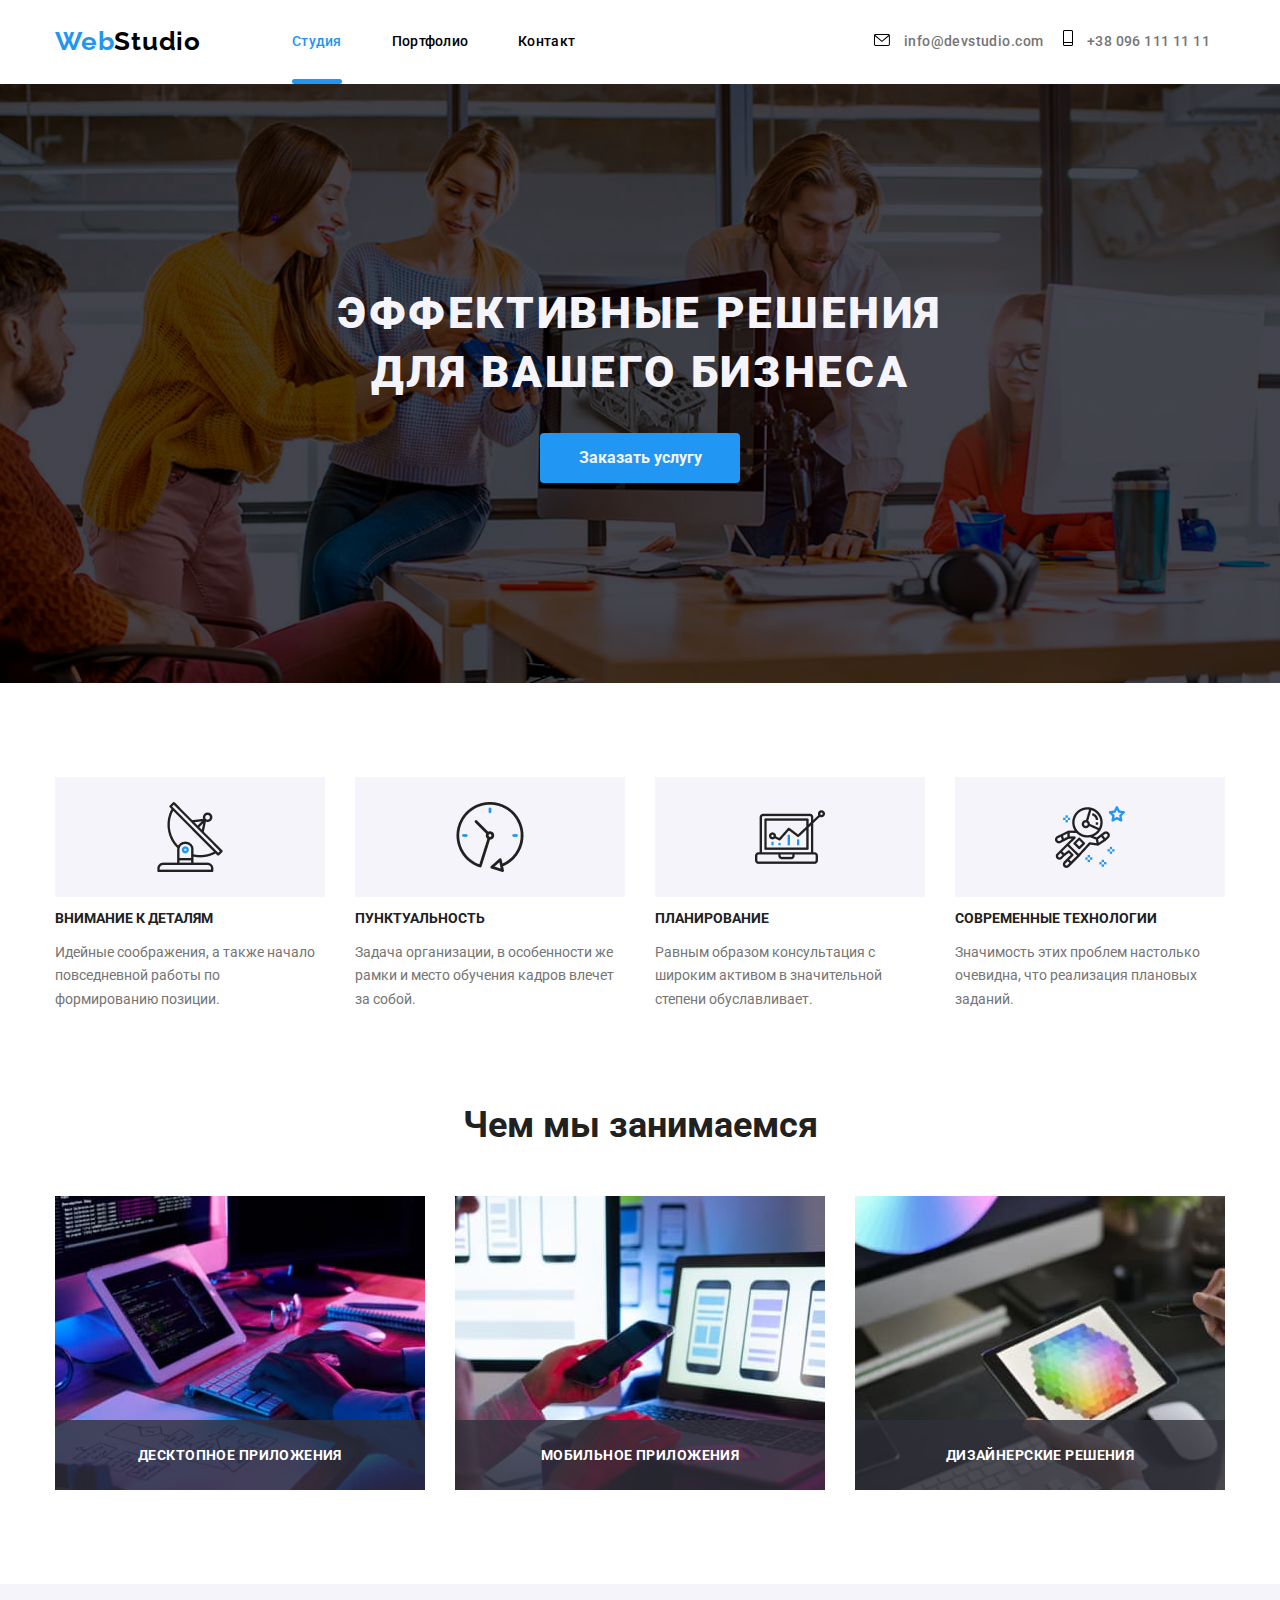
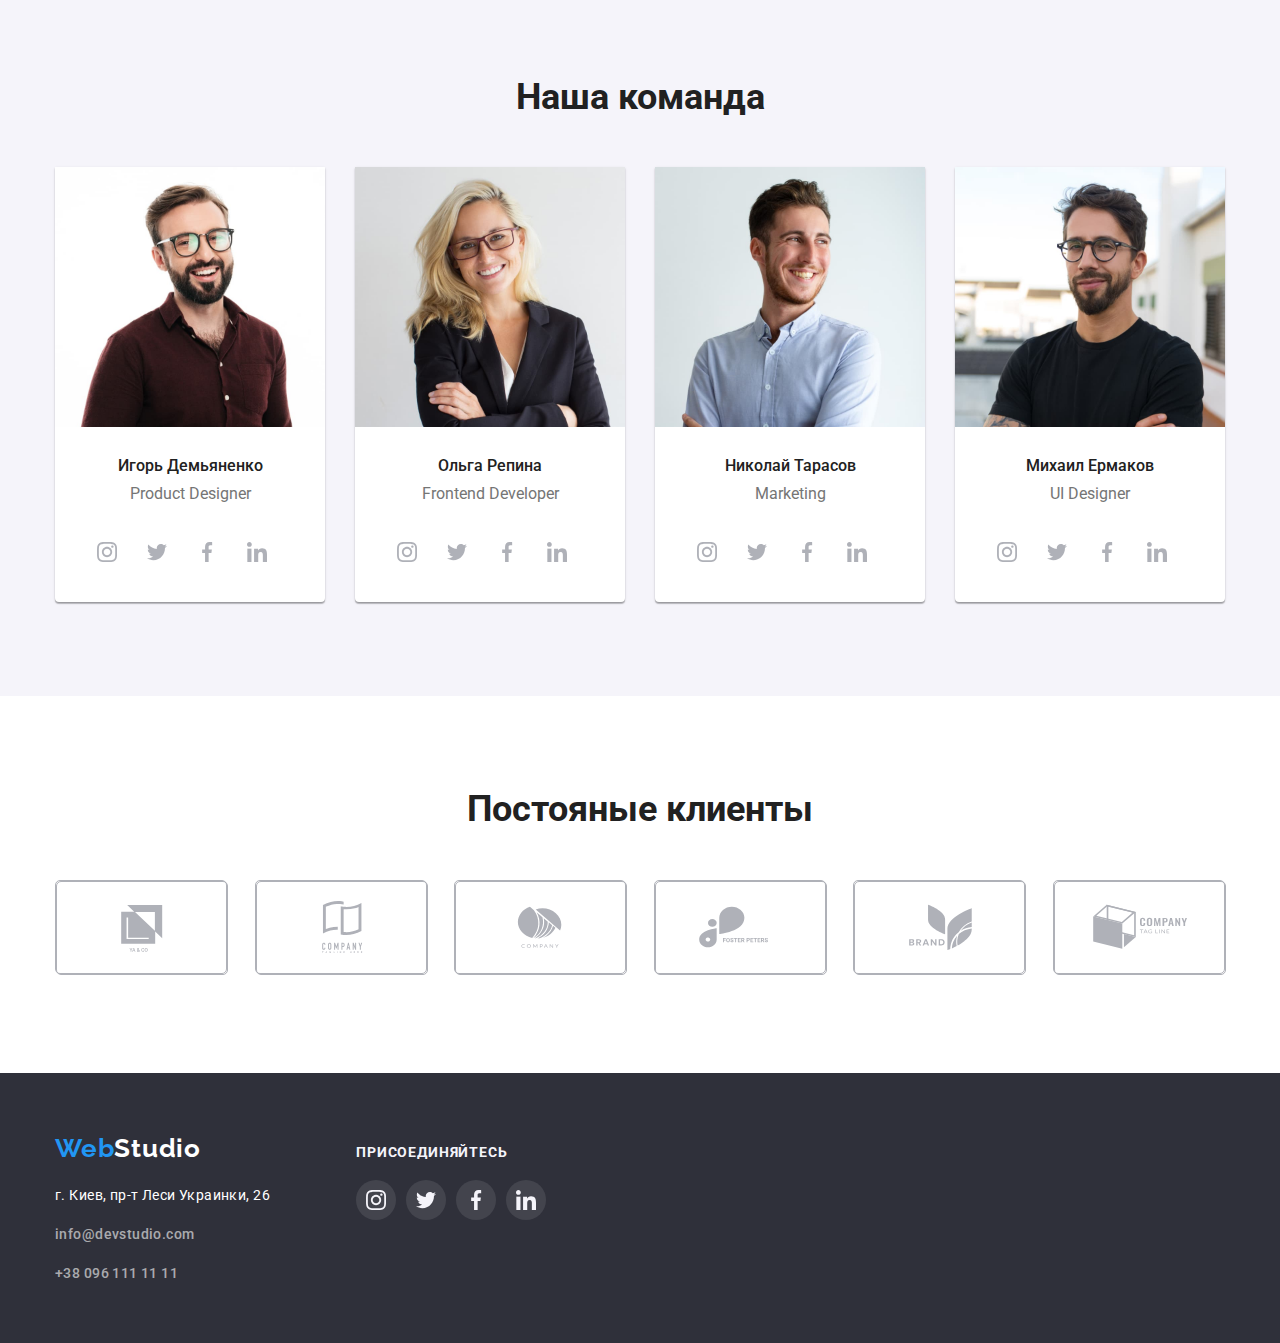
==== index.html @ 8bd6c065 "new" ====
<!DOCTYPE html>
<html lang="ru">
  <head>
    <meta charset="UTF-8" />
    <meta http-equiv="X-UA-Compatible" content="IE=edge" />
    <meta name="viewport" content="width=device-width, initial-scale=1.0" />
    <title>Document</title>
    <link rel="stylesheet" href="./css/style.css" />
    <link rel="preconnect" href="https://fonts.gstatic.com" />
    <link
      href="https://fonts.googleapis.com/css2?family=Raleway:wght@700&family=Roboto:wght@400;500;700;900&display=swap"
      rel="stylesheet"
    />
  </head>
  <body>
    <header>
      <div class="backdrop is-hidden" data-modal>
        <div class="modal">
          <button class="buttom-modal" data-modal-close>X</button>
        </div>
      </div>
      <nav class="container flex-header">
        <a href="#" class="logo logo-color">
          <span>Web</span>Studio
        </a>
        <ul class="link-nav flex-header">
          <li class="item item-li">
            <a href="#" class="link-current">Студия</a>
          </li>
          <li class="item"><a href="./portfolio.html">Портфолио</a></li>
          <li class="item"><a href="#">Контакт</a></li>
        </ul>

        <ul class="ul-header container flex-header">
          <li class="head-mail">
            <div class="mail-tel icon-nav">
              <a href="mailto:info@devstudio.com" class="mail-tel">
                <svg width="16" height="12" class="icon-nav">
                  <use href="./sprite/symbol-defs.svg#icon-envelope"></use>
                </svg>

                info@devstudio.com
              </a>
            </div>
          </li>
          <li class="head-mail">
            <div class="mail-tel icon-nav">
              <a href="tel:+380961111111" class="mail-tel">
                <svg width="10" height="16" class="icon-nav">
                  <use href="./sprite/symbol-defs.svg#icon-smartphone"></use>
                </svg>

                +38 096 111 11 11
              </a>
            </div>
          </li>
        </ul>
      </nav>
    </header>
    <main>
      <section class="hero">
        <h1 class="h1-herro">Эффективные решения для вашего бизнеса</h1>

        <button type="button" class="buttom" data-modal-open>
          Заказать услугу
        </button>
      </section>

      <section class="section-number">
        <ul class="container flex-ul-section3">
          <li class="li-section2">
            <h3 class="h3-section2">Внимание к деталям</h3>
            <p class="p-section2">
              Идейные соображения, а также начало повседневной работы по
              формированию позиции.
            </p>
          </li>
          <li class="li-section2">
            <h3 class="h3-section2">Пунктуальность</h3>
            <p class="p-section2">
              Задача организации, в особенности же рамки и место обучения кадров
              влечет за собой.
            </p>
          </li>
          <li class="li-section2">
            <h3 class="h3-section2">Планирование</h3>
            <p class="p-section2">
              Равным образом консультация с широким активом в значительной
              степени обуславливает.
            </p>
          </li>
          <li class="li-section2">
            <h3 class="h3-section2">Современные технологии</h3>
            <p class="p-section2">
              Значимость этих проблем настолько очевидна, что реализация
              плановых заданий.
            </p>
          </li>
        </ul>
      </section>
      <section class="section-number section-test">
        <div class="container">
          <h2 class="h2-section3">Чем мы занимаемся</h2>
          <ul class="flex-ul-section4">
            <li class="flex-li-section4">
              <img
                src="images/box1.jpg"
                alt="человек печатает на клавиатуре"
                width="370"
                height="294"
                class="img"
              />
              <div class="name-proff">
                <p class="name-ga">ДЕСКТОПНОЕ ПРИЛОЖЕНИЯ</p>
              </div>
            </li>
            <li class="flex-li-section4">
              <img
                src="images/img.jpg"
                alt="человек смотрит на телефон"
                width="370"
                height="294"
              />
              <div class="name-proff">
                <p class="name-ga">МОБИЛЬНОЕ ПРИЛОЖЕНИЯ</p>
              </div>
            </li>
            <li class="flex-li-section4">
              <img
                src="images/box3.jpg"
                alt="человек работает на планшете"
                width="370"
                height="294"
              />
              <div class="name-proff">
                <p class="name-ga">ДИЗАЙНЕРСКИЕ РЕШЕНИЯ</p>
              </div>
            </li>
          </ul>
        </div>
      </section>
      <section class="section4 section-number">
        <div class="container">
          <h2 class="h2-section4">Наша команда</h2>
          <ul class="flex-ul-section4">
            <li class="flex-li-section4 name">
              <img
                src="images/img4.jpg"
                alt="человек в красной рубашке и очках"
                width="270"
              />
              <div class="people">
                <h3 class="name-people">Игорь Демьяненко</h3>
                <p class="name-work">Product Designer</p>
              </div>
              <ul class="icon-svg-ul">
                <li class="icon-a">
                  <a href="" class="icon-li">
                    <svg class="svg-icon-net">
                      <use href="./sprite/symbol.svg#icon-instagram"></use>
                    </svg>
                  </a>
                </li>

                <li class="icon-a">
                  <a href="" class="icon-li">
                    <svg class="svg-icon-net">
                      <use href="./sprite/symbol.svg#icon-twitter"></use>
                    </svg>
                  </a>
                </li>

                <li class="icon-a">
                  <a href="" class="icon-li">
                    <svg class="svg-icon-net">
                      <use href="./sprite/symbol.svg#icon-facebook"></use>
                    </svg>
                  </a>
                </li>

                <li class="icon-a">
                  <a href="" class="icon-li">
                    <svg class="svg-icon-net">
                      <use href="./sprite/symbol.svg#icon-linkedin"></use>
                    </svg>
                  </a>
                </li>
              </ul>
            </li>

            <li class="flex-li-section4 name">
              <img src="images/img5.jpg" alt="женщина в очках" width="270" />
              <div class="people">
                <h3 class="name-people">Ольга Репина</h3>
                <p class="name-work">Frontend Developer</p>
              </div>
              <ul class="icon-svg-ul">
                <li class="icon-a">
                  <a href="" class="icon-li">
                    <svg class="svg-icon-net">
                      <use href="./sprite/symbol.svg#icon-instagram"></use>
                    </svg>
                  </a>
                </li>

                <li class="icon-a">
                  <a href="" class="icon-li">
                    <svg class="svg-icon-net">
                      <use href="./sprite/symbol.svg#icon-twitter"></use>
                    </svg>
                  </a>
                </li>

                <li class="icon-a">
                  <a href="" class="icon-li">
                    <svg class="svg-icon-net">
                      <use href="./sprite/symbol.svg#icon-facebook"></use>
                    </svg>
                  </a>
                </li>

                <li class="icon-a">
                  <a href="" class="icon-li">
                    <svg class="svg-icon-net">
                      <use href="./sprite/symbol.svg#icon-linkedin"></use>
                    </svg>
                  </a>
                </li>
              </ul>
            </li>
            <li class="flex-li-section4 name">
              <img
                src="images/img6.jpg"
                alt="мужчина в белой рубашке"
                width="270"
              />
              <div class="people">
                <h3 class="name-people">Николай Тарасов</h3>
                <p class="name-work">Marketing</p>
              </div>
              <ul class="icon-svg-ul">
                <li class="icon-a">
                  <a href="" class="icon-li">
                    <svg class="svg-icon-net">
                      <use href="./sprite/symbol.svg#icon-instagram"></use>
                    </svg>
                  </a>
                </li>

                <li class="icon-a">
                  <a href="" class="icon-li">
                    <svg class="svg-icon-net">
                      <use href="./sprite/symbol.svg#icon-twitter"></use>
                    </svg>
                  </a>
                </li>

                <li class="icon-a">
                  <a href="" class="icon-li">
                    <svg class="svg-icon-net">
                      <use href="./sprite/symbol.svg#icon-facebook"></use>
                    </svg>
                  </a>
                </li>

                <li class="icon-a">
                  <a href="" class="icon-li">
                    <svg class="svg-icon-net">
                      <use href="./sprite/symbol.svg#icon-linkedin"></use>
                    </svg>
                  </a>
                </li>
              </ul>
            </li>
            <li class="flex-li-section4 name">
              <img
                src="images/img7.jpg"
                alt="мужчина в черной майке"
                width="270"
              />
              <div class="people">
                <h3 class="name-people">Михаил Ермаков</h3>
                <p class="name-work">UI Designer</p>
              </div>
              <ul class="icon-svg-ul">
                <li class="icon-a">
                  <a href="" class="icon-li">
                    <svg class="svg-icon-net">
                      <use href="./sprite/symbol.svg#icon-instagram"></use>
                    </svg>
                  </a>
                </li>

                <li class="icon-a">
                  <a href="" class="icon-li">
                    <svg class="svg-icon-net">
                      <use href="./sprite/symbol.svg#icon-twitter"></use>
                    </svg>
                  </a>
                </li>

                <li class="icon-a">
                  <a href="" class="icon-li">
                    <svg class="svg-icon-net">
                      <use href="./sprite/symbol.svg#icon-facebook"></use>
                    </svg>
                  </a>
                </li>

                <li class="icon-a">
                  <a href="" class="icon-li">
                    <svg class="svg-icon-net">
                      <use href="./sprite/symbol.svg#icon-linkedin"></use>
                    </svg>
                  </a>
                </li>
              </ul>
            </li>
          </ul>
        </div>
      </section>

      <!-- Секция 5 -->

      <section>
        <div class="container div-section5">
          <h2 class="h2-section4">Постояные клиенты</h2>
          <ul class="ul-fles-section5">
            <li class="li-fles-section5">
              <a href="" class="client">
                <svg width="170" height="92" class="client">
                  <use href="./sprite/client.svg#icon-Client-1"></use>
                </svg>
              </a>
            </li>
            <li class="li-fles-section5">
              <a href="" class="client">
                <svg width="170" height="92" class="client">
                  <use href="./sprite/client.svg#icon-Client-2"></use>
                </svg>
              </a>
            </li>
            <li class="li-fles-section5">
              <a href="" class="client">
                <svg width="170" height="92" class="client">
                  <use href="./sprite/client.svg#icon-Client-3"></use>
                </svg>
              </a>
            </li>
            <li class="li-fles-section5">
              <a href="" class="client">
                <svg width="170" height="92" class="client">
                  <use href="./sprite/client.svg#icon-Client-4"></use>
                </svg>
              </a>
            </li>
            <li class="li-fles-section5">
              <a href="" class="client">
                <svg width="170" height="92" class="client">
                  <use href="./sprite/client.svg#icon-Client-5"></use>
                </svg>
              </a>
            </li>
            <li class="li-fles-section5">
              <a href="" class="client">
                <svg width="170" height="92" class="client">
                  <use href="./sprite/client.svg#icon-Client-6"></use>
                </svg>
              </a>
            </li>
          </ul>
        </div>
      </section>
    </main>
    <footer>
      <div class="container footer-footer">
        <div>
          <a href="#" class="logo footer-logo"><span>Web</span>Studio</a>

          <address><p>г. Киев, пр-т Леси Украинки, 26</p></address>
          <ul>
            <li class="li-fotter">
              <a href="mailto:info@devstudio.com" class="tel-mail">
                info@devstudio.com
              </a>
            </li>
            <li class="li-fotter">
              <a href="tel:+380961111111" class="tel-mail">+38 096 111 11 11</a>
            </li>
          </ul>
        </div>
        <div class="container div-footer">
          <p class="p-footer">ПРИСОЕДИНЯЙТЕСЬ</p>
          <ul class="ul-flex-footer">
            <li class="li-flex-footer">
              <a href="" class="a-footer">
                <svg class="svg-icon-fooret">
                  <use href="./sprite/symbol.svg#icon-instagram"></use>
                </svg>
              </a>
            </li>
            <li class="li-flex-footer">
              <a href="" class="a-footer">
                <svg class="svg-icon-fooret">
                  <use href="./sprite/symbol.svg#icon-twitter"></use>
                </svg>
              </a>
            </li>
            <li class="li-flex-footer">
              <a href="" class="a-footer">
                <svg class="svg-icon-fooret">
                  <use href="./sprite/symbol.svg#icon-facebook"></use>
                </svg>
              </a>
            </li>
            <li class="li-flex-footer">
              <a href="" class="a-footer">
                <svg class="svg-icon-fooret">
                  <use href="./sprite/symbol.svg#icon-linkedin"></use>
                </svg>
              </a>
            </li>
          </ul>
        </div>
      </div>
    </footer>
    <script src="./modal.js"></script>
  </body>
</html>
---- css/style.css ----
/* Основной цвет текста */
:root {
  --main-color: #757575;
  --background-color: #ffffff;
  --akcent-color: #2196f3;
  --secondary-color: #212121;
  --backgroung-secondary-color: #2f303a;
  --background-color-buttom: #f5f4fa;
}

body {
  background-color: var(--background-color);
  color: var(--main-color);
  font-family: 'Roboto', 'Raleway', sans-serif;
  box-sizing: border-box;
  margin: 0;
  

  margin-left: auto;
  margin-right: auto;
}
*::after,
*::before {
  box-sizing: inherit;
}
ul {
  list-style: none;
  padding: 0;
  margin-bottom: 0;
  margin-top: 0;
}

h1,
h2,
h3,
h4 {
  color: var(--secondary-color);
}
a {
  text-decoration: none;
  display: inline-block;
  
  /* display: inline-block; */
}
p {
  margin-bottom: 0;
  margin-top: 0;
}



.container {
  width: 1200px;
  margin: 0;
  padding: 0 15px;
  box-sizing: border-box;
  margin: 0 auto;
}
/* Шапка Навигация  */
.logo.logo-color {
  color: black;
}

.section-test{
  padding-bottom: 94px;


}
.link-nav.flex-header a{
  display: inline-block;
   padding-top: 32px;
  padding-bottom: 32px; }
.item{
  margin-right: 50px;
  /* padding-top: 32px;
  padding-bottom: 32px; */
  position: relative;
}
.item:last-child{
  margin-right: 0;
}
.item:first-child{
  margin-left: 92px;
}
.flex-header{
  display: flex;
  flex-direction:row;
  align-items:center;
  
  
}
.head-mail{
  padding-right: 20px;
}


.head-mail:last-child{
  padding-right: 0px;
  margin-right: 0;
}

/* .ul-header.container.flex-header{
  margin-left: 300px; }*/




.link-nav a {
  font-weight: 500;
  font-size: 14px;
  line-height: 1.4;
  letter-spacing: 0.02em;
  text-decoration: none;
  color: black;
  transition:color 250ms cubic-bezier(0.4, 0, 0.2, 1)
}
.link-nav a:hover,
.link-nav a:focus {
  color: var(--akcent-color);

}
.ul-header {
  margin-top: 0;
  margin-bottom: 0;
  justify-content: flex-end;
}
.head-mail .mail-tel {
  color: var(--main-color);
}

.mail-tel {
  text-decoration: none;
  color: rgba(255, 255, 255, 0.6);
  font-style: normal;
  font-weight: 500;
  font-size: 14px;
  line-height: 1.7;
  letter-spacing: 0.03em;
  padding-left: 0;
  transition:color 250ms cubic-bezier(0.4, 0, 0.2, 1),fill 250ms cubic-bezier(0.4, 0, 0.2, 1);
  
}
.mail-tel:hover,
.mail-tel:focus {
  color: var(--akcent-color);
  fill: var(--akcent-color);
  
 

}
.link-nav .link-current {
  color: var(--akcent-color);


}
.item-li{
  position: relative;
}
.link-current::after{
  content: "";
  display: block;
  
  width: 100%;
  height: 5px;
  background-color: #2196f3;
  position: absolute;
  bottom: 0;
  border-radius: 5px;

}
/* Кнопка */
.buttom {
  cursor: pointer;
  font-family: Roboto;
  font-style: normal;
  font-weight: bold;
  font-size: 16px;
  line-height: 1.8;
  width: 200px;
  height: 50px;
  /* display: inline-block; */
  border-radius: 4px;
  margin-top: 30px;
  padding: 0;
  border: 0;

  background: #2196f3;
  color: var(--background-color-buttom);
}

/* .buttom:hover {
  background-color: var(--akcent-color);
  color: var(--background-color-buttom);
} */

/* Секция 1 */
.hero {
  background-color: var(--backgroung-secondary-color);
  text-align: center;
  padding: 200px 0px 200px 0px;
  background-image: linear-gradient(
    to right,
    rgba(0,0,0,0.5),
    rgba(0,0,0,0.5)
   ), url(../images/Img2.png); 

  background-position: center;
  background-repeat: no-repeat;
  background-size: cover;
  
}
.h1-herro {
  width: 691px;
  

  margin: 0 auto;
  font-style: normal;
  font-weight: 900;
  font-size: 44px;
  line-height: 1.36;
  letter-spacing: 0.06em;
  text-transform: uppercase;
  color: var(--background-color-buttom);
  
}
/* Секция 2  */



  




/* 22222 */

.flex-ul-section3{
  display: flex;

}

.li-section2{
  width: 270px;
  margin-right: 30px;
  

}
.li-section2:last-child{
  margin: 0;

}

.li-section2::before{
  content: '';
  display: block;
  height: 120px;
  background-color: var(--background-color-buttom);
  
  background-position: center;
  background-repeat: no-repeat;

}

.icon-nav::before{

fill: var(--main-color);
  
  
  
  
}

.icon-nav{
  display: inline-block;
  padding-right: 10px; 

  
}


.icon-svg-ul{
  display: inline-flex;
  flex-direction: row;
  padding-left: 32px;
  padding-bottom: 30px;
  padding-right: 32px;

  
}


.icon-a{
  padding-right: 10px;

}
.icon-a:last-child{
  padding-right: 0;
}
.icon-li{
  display: flex;
  justify-content: center;
  align-items: center;

    /* width: 44px;
    height: 44px; */
  background-color: #ffffff;

  
  border-radius: 50%;
  
  /* fill: #AFB1B8; */

  transition: background-color 250ms cubic-bezier(0.4, 0, 0.2, 1);

  

  
}
.svg-icon-net{
  fill: #AFB1B8;


  width: 20px;
  height: 20px;
  
 padding: 10px;
 transition: fill 250ms cubic-bezier(0.4, 0, 0.2, 1);

}
.svg-icon-net:hover{
  fill: white;
}
.backdrop{
  position: absolute;
  width: 100%;
  height: 1024px;
  background-color: rgba(0, 0, 0, 0.3);
  opacity: 1;
  transition: opacity 250ms cubic-bezier(0.4, 0, 0.2, 1);
  

}
.backdrop.is-hidden{
pointer-events: none;
  opacity: 0;
 
}
.modal {
  position: absolute;
  width: 528px;
  height: 581px;
  background-color: #f5f4fa;
  top: 50%;
  left: 50%;
  transform: translate(-50%,-50%);
  
  
}

.buttom-modal{
  
  position: absolute;
  top:8px;
  left: 490px;
  border: 1px solid var(--main-color);
  border-radius:50%;
  width: 30px;
  height: 30px;

}
.icon-li:hover,
.icon-li:focus{
  background-color: var(--akcent-color);
  fill: #FFFFFF;

}
 
.ul-fles-section5{
  display: flex;
  flex-direction: row;
  padding: 0;
  margin: 0;
  justify-content: space-between;


  
}
.div-section5{
  padding-bottom: 94px;
  padding-top: 94px;
}
.client{
  content: "";
  fill:#AFB1B8;
  width: 170px;
  height: 92px;
  border:1px solid #AFB1B8;
  border-radius: 5px;
  transition: fill 250ms cubic-bezier(0.4, 0, 0.2, 1),border-color 250ms cubic-bezier(0.4, 0, 0.2, 1);

}

.client:hover
{
  fill: var(--akcent-color);
  border-color:var(--akcent-color);
  /* transition: 1000ms cubic-bezier(0.4, 0, 0.2, 1) ; */


  
}

.client:focus svg{
  fill: var(--akcent-color);
  border-color:var(--akcent-color);
  /* transition: 500ms cubic-bezier(0.4, 0, 0.2, 1) ; */
}
.mail-tel.icon-nav {
margin: 0;
padding: 0;

}



.li-section2:nth-child(1)::before{

background-image: url(../images/antenna.png);}

.li-section2:nth-child(2)::before{
  background-image: url(../images/clock.png);}

  .li-section2:nth-child(3)::before{
    background-image: url(../images/diagram.png);}
  

  .li-section2:nth-child(4)::before{
  background-image: url(../images/astronaut.png);}









.section-number {
  padding-top: 94px;
  
 
}
.h3-section2 {
  font-size: 14px;
  line-height: 1.1;

  text-transform: uppercase;
  color: var(--secondary-color);
}
.p-section2 {
  font-size: 14px;
  font-weight: normal;
  line-height: 1.7;
  margin-top: 10px;
}
/* Секция 3 */
.h2-section3 {
  margin-top: 0;
  margin-bottom: 50px;
  text-align: center;
  font-size: 36px;
  line-height: 1.1;
  color: var(--secondary-color);
}
/* Секция 4 */
.flex-ul-section4{
  display: flex;
}
.flex-ul-section4 img{
  display: block;
}
.flex-li-section4{
  margin-right: 30px;
  position: relative;
}
.flex-li-section4:last-child{
  margin-right: 0;
}

.section4 {
  background-color: var(--background-color-buttom);
  padding-bottom: 94px;

}
.h2-section4 {
  text-align: center;
  font-size: 36px;
  line-height: 1.1;
  color: var(--secondary-color);
  margin-top: 0;
  padding-bottom: 50px;
  margin-bottom: 0;

}

.people{
  padding-top: 30px;
  padding-bottom: 30px;
}
.name-people {
  font-weight: 500;
  font-size: 16px;
  line-height: 1.1;
  color: var(--secondary-color);
  text-align: center;
  margin: 0;

}

.name-work {
  font-weight: normal;
  font-size: 16px;
  line-height: 1.1;
  margin-top: 0;
  padding-top: 10px;
  
  text-align: center;
}

/* основной цвет текста #757575 */
/* вторичный цвет текста  #212121 */
/* акцент цвет #2196F3 */
/* вторичный цвет фона #F5F4FA */
/* основной цвет фона #E5E5E5 */

/* FOOTER */

.footer-footer{
  display:flex;
  justify-content: flex-start;
  align-items: baseline;

}
.ul-flex-footer{
  display: flex;
  padding-top: 20px;
}
.section-number-four{
  padding-bottom: 94px;
  margin-top: 94px;
}

footer {
  padding-bottom: 60px;
  padding-top: 60px;
 
  background: #2f303a;

}


.svg-icon-fooret{
  width: 20px;
  height: 20px;
  fill: var(--background-color-buttom);
 padding: 10px;
}
.a-footer:focus 
{
  background-color: var(--akcent-color);
  border-radius: 50%;
  
}
.p-footer{
  color: var(--background-color-buttom);
  font-style: normal;
font-weight: bold;
font-size: 14px;
line-height: 16px;
letter-spacing: 0.06em;
}
.li-flex-footer{ 
  width: 40px;
  height: 40px;
  background-color: #43444D;
  border-radius: 50%;
  margin-right: 10px;
  transition: background-color 250ms cubic-bezier(0.4, 0, 0.2, 1)
}


.name-proff{
  position: absolute;
  width: 100%;
  height: 70px;
  background-color: rgba(47, 48, 58, 0.8);
  bottom: 0;
  
}
.name-ga{
  text-align: center;
  color: #FFFFFF;
  font-weight: 700;
font-size: 14px;
line-height: 16px;

letter-spacing: 0.03em;
padding-top: 27px;

}
.li-flex-footer:hover{
  background-color: var(--akcent-color);
  
}
.li-flex-footer:last-child{
  margin-right: 0;
}
.div-footer{
  padding-left: 70px;
}
.flex-li-section4.name{
  box-shadow: 0px 1px 3px rgba(0, 0, 0, 0.12), 0px 1px 1px rgba(0, 0, 0, 0.14), 0px 2px 1px rgba(0, 0, 0, 0.2);
border-radius: 0px 0px 4px 4px;
background-color: white;
}
.tel-mail {
  text-decoration: none;
  color: rgba(255, 255, 255, 0.6);
  font-style: normal;
  font-weight: 500;
  font-size: 14px;
  line-height: 1.7;
  letter-spacing: 0.03em;
  padding-top: 9px;
  width: 231px;
  height: 21px;
  transition: color 250ms cubic-bezier(0.4, 0, 0.2, 1) ;

}
.tel-mail:hover,
.tel-mail:focus {
  color: var(--akcent-color);
  
}

.logo {
  color: var(--background-color);
  width: 145px;
  height: 31px;
  left: 215px;
  top: 2157px;
  

  font-family: Raleway;
  font-style: normal;
  font-weight: bold;
  font-size: 26px;
  line-height: 1.19;

  letter-spacing: 0.03em;
}

span {
  color: var(--akcent-color);
  width: 145px;
  height: 31px;
  left: 215px;
  top: 2157px;

  font-family: Raleway;
  font-style: normal;
  font-weight: bold;
  font-size: 26px;
  line-height: 1.19;

  letter-spacing: 0.03em;
}
address {
  padding-top: 20px;

  width: 231px;
  height: 21px;
  left: 215px;
  top: 2208px;

  font-style: normal;
  font-weight: normal;
  font-size: 14px;
  line-height: 1.7;

  /* or 171% */

  letter-spacing: 0.03em;

  color: var(--background-color);
}

/* .footer-footer{
  padding-top: 94px;
  padding-bottom: 60px;
} */

.li-fotter {
  margin-top: 9px;
}
/* Макет № 2 */
/* Кнопки меню */
.flex-buttom-ul {
  
  display: flex;
  flex-direction: row;
  justify-content:center;
  padding-top: 91px;
}
.flex-buttom{
  margin-right: 8px;
}
.flex-buttom:last-child{
  margin-right: 0;
}
.button-work {

  border: 0px;
  color: var(--secondary-color);
  

  font-family: 'Roboto';
  font-style: normal;
  font-weight: 500;
  font-size: 16px;
  line-height: 1.6;

  text-align: center;
  letter-spacing: 0.03em;
  cursor: pointer;
  transition: color 250ms cubic-bezier(0.4, 0, 0.2, 1), background-color 250ms cubic-bezier(0.4, 0, 0.2, 1);
  
}

.board-one {
  width: 73px;
  height: 38px;
  left: 490px;
  top: 171px;

background: #F5F4FA;
border-radius: 4px;
transition: color 250ms cubic-bezier(0.4, 0, 0.2, 1), background-color 250ms cubic-bezier(0.4, 0, 0.2, 1);



}
.button-work:hover,
.button-work:focus {
  color: var(--background-color);
  background-color: var(--akcent-color);
  
}
.board-one:hover,
.board-one:focus {
  background-color: var(--akcent-color);
  color: #EEEEEE;
}

.board-two {
  width: 128px;
height: 38px;
left: 571px;
top: 171px;

background: #F5F4FA;
border-radius: 4px;
transition: color 250ms cubic-bezier(0.4, 0, 0.2, 1), background-color 250ms cubic-bezier(0.4, 0, 0.2, 1);
}
.board-two:hover,
.board-two:focus {
  background-color: var(--akcent-color);
  
}
.board-three {
  width: 145px;
height: 38px;
left: 707px;
top: 171px;

background: #F5F4FA;
border-radius: 4px;
transition: color 250ms cubic-bezier(0.4, 0, 0.2, 1), background-color 250ms cubic-bezier(0.4, 0, 0.2, 1);
}
.board-three:hover,
.board-three:focus {
  background-color: var(--akcent-color);
  
}
.board-four {
  width: 103px;
height: 38px;
left: 860px;
top: 171px;

background: #F5F4FA;
border-radius: 4px;
transition: color 250ms cubic-bezier(0.4, 0, 0.2, 1), background-color 250ms cubic-bezier(0.4, 0, 0.2, 1);
}
.board-four:hover,
.board-four:focus {
  background-color: var(--akcent-color);
  
}
.board-five {
  width: 130px;
height: 38px;
left: 971px;
top: 171px;

background: #F5F4FA;
border-radius: 4px;
transition: color 250ms cubic-bezier(0.4, 0, 0.2, 1), background-color 250ms cubic-bezier(0.4, 0, 0.2, 1);
}
.board-five:hover,
.board-five:focus {
  background-color: var(--akcent-color);
}
/* Примеры работ */
.ul-one{
  margin-top:34px;
  display: flex;
  flex-wrap: wrap;
  padding-top: 50px;
  margin-top: 0;
  overflow: hidden;

}

.flex-menu{
  
  

  margin-right: 30px;
  background: #FFFFFF;

margin-bottom: 30px;

overflow: hidden;
transition: box-shadow 250ms cubic-bezier(0.4, 0, 0.2, 1);
}

.menu-up{
  position: absolute;
  width: 100%;
  height: 100%;
  top:0;
  left: 0;
  background-color: rgba(33, 150, 243, 0.9);
  transform: translateY(100%);
  
  transition: transform 250ms ease;
  color: #ffffff;
  display: flex;
  align-items: center;
  


}

.img1{
  position: relative;
  overflow: hidden;
  display: block;
}
.p-flex{
  font-style: normal;
font-weight: normal;
font-size: 18px;
line-height: 28px;
/* or 156% */

letter-spacing: 0.03em;

padding-left: 24px;
padding-right: 24px;


 
 
}
.flex-menu:hover .menu-up{
  transform: translateY(0);
  

  
}
.flex-menu:hover{
  box-shadow: 0 10px 15px -5px rgba(0, 0, 0, 0.3);

}


.flex-menu:nth-child(3n){
  margin-right: 0;
}
.flex-menu:nth-last-child(-n + 3){
  margin-bottom: 0;
}

.portfolio-dib{

border-left: 1px solid #EEEEEE;
border-right : 1px solid #EEEEEE;
border-bottom: 1px solid #EEEEEE;
padding-left: 24px;
padding-bottom: 20px;
padding-top: 20px;
}

.padding-button{
  padding-bottom: 94px;
}

.h2-Example-of-work {
  color: var(--secondary-color);
  

  font-style: normal;
  font-weight: bold;
  font-size: 18px;
  line-height: 36px;

  letter-spacing: 0.06em;
  
  margin-bottom: 0;
  margin-top: 0;
}
.p-Example-of-work {
  width: 322px;
  height: 30px;
  left: 239px;
  top: 616px;

  font-family: Roboto;
  font-size: 16px;
  line-height: 30px;

  letter-spacing: 0.03em;
  color: var(--main-color);
  padding-top: 4px;
  
}


.border{
  border-bottom:1px solid #ECECEC;
}
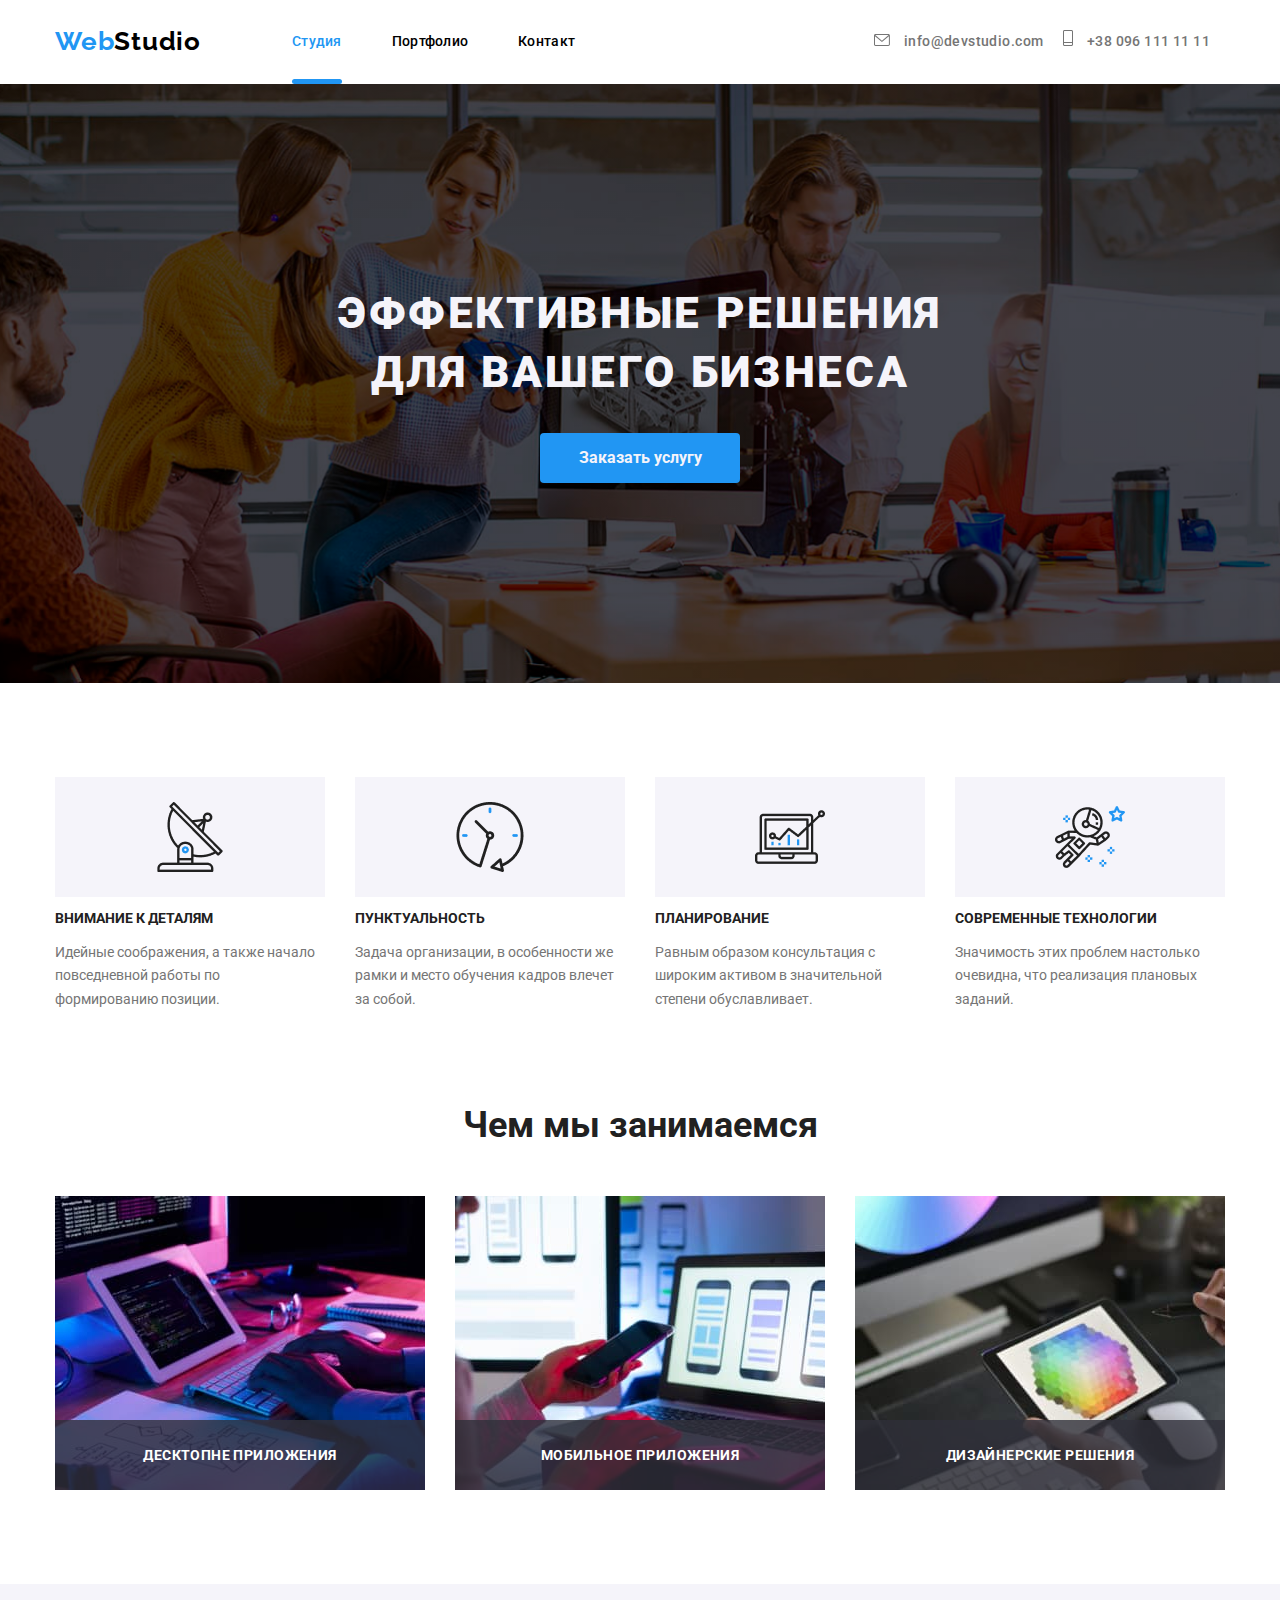
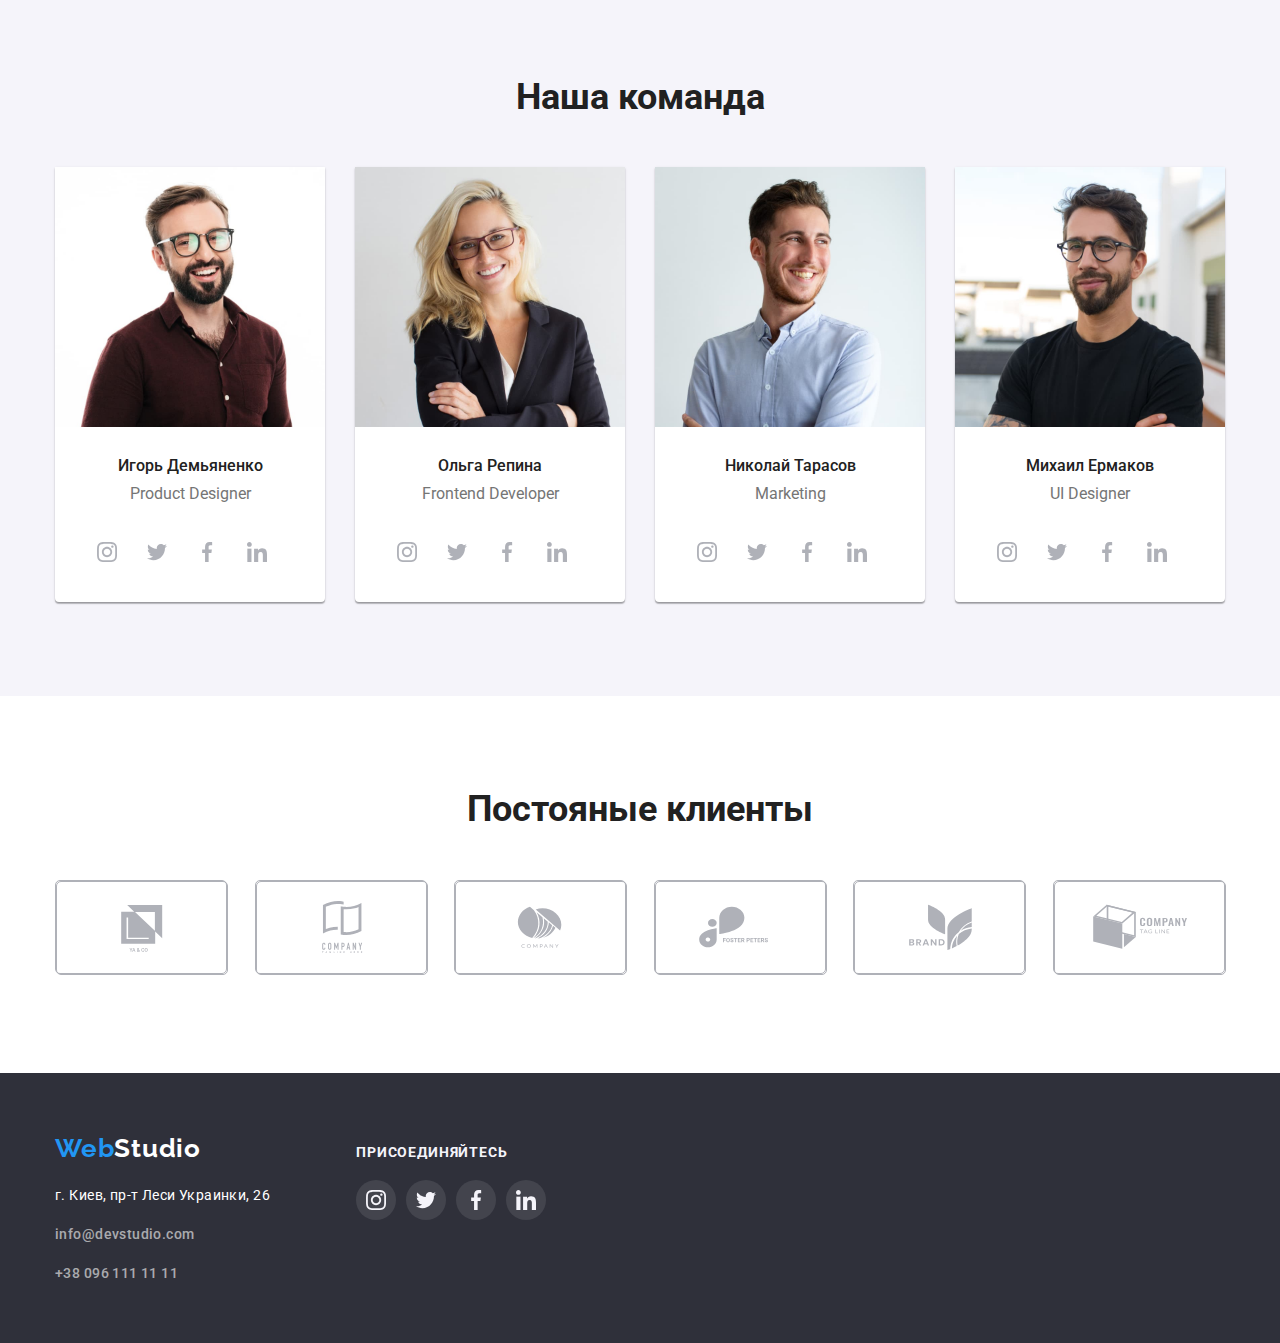
==== commit 56e3b016: "new1" ====
--- a/index.html
+++ b/index.html
@@ -111,7 +111,7 @@
                 class="img"
               />
               <div class="name-proff">
-                <p class="name-ga">ДЕСКТОПНОЕ ПРИЛОЖЕНИЯ</p>
+                <p class="name-ga">ДЕСКТОПНЕ ПРИЛОЖЕНИЯ</p>
               </div>
             </li>
             <li class="flex-li-section4">
@@ -155,7 +155,7 @@
               </div>
               <ul class="icon-svg-ul">
                 <li class="icon-a">
-                  <a href="" class="icon-li">
+                  <a href="" class="icon-li icon-test">
                     <svg class="svg-icon-net">
                       <use href="./sprite/symbol.svg#icon-instagram"></use>
                     </svg>
--- a/css/style.css
+++ b/css/style.css
@@ -131,6 +131,7 @@
 .mail-tel {
   text-decoration: none;
   color: rgba(255, 255, 255, 0.6);
+  fill: #757575;
   font-style: normal;
   font-weight: 500;
   font-size: 14px;
@@ -261,18 +262,11 @@
 
 }
 
-.icon-nav::before{
-
-fill: var(--main-color);
-  
-  
-  
-  
-}
+
 
 .icon-nav{
-  display: inline-block;
   padding-right: 10px; 
+  
 
   
 }
@@ -291,6 +285,7 @@
 
 .icon-a{
   padding-right: 10px;
+  justify-content: center;
 
 }
 .icon-a:last-child{
@@ -304,6 +299,7 @@
     /* width: 44px;
     height: 44px; */
   background-color: #ffffff;
+  fill: #AFB1B8;
 
   
   border-radius: 50%;
@@ -317,7 +313,7 @@
   
 }
 .svg-icon-net{
-  fill: #AFB1B8;
+ 
 
 
   width: 20px;
@@ -327,7 +323,13 @@
  transition: fill 250ms cubic-bezier(0.4, 0, 0.2, 1);
 
 }
-.svg-icon-net:hover{
+.svg-icon-net:hover,
+.svg-icon-net:focus
+{
+  fill: white;
+}
+
+.svg-icon-net:focus{
   fill: white;
 }
 .backdrop{
@@ -368,7 +370,14 @@
   height: 30px;
 
 }
-.icon-li:hover,
+.icon-li:hover{
+  background-color: var(--akcent-color);
+  
+
+
+}
+
+
 .icon-li:focus{
   background-color: var(--akcent-color);
   fill: #FFFFFF;
@@ -544,6 +553,7 @@
 .ul-flex-footer{
   display: flex;
   padding-top: 20px;
+  
 }
 .section-number-four{
   padding-bottom: 94px;
@@ -557,13 +567,20 @@
   background: #2f303a;
 
 }
-
+.a-footer{
+  display:flex ;
+  justify-content: center;
+  align-items: center;
+
+  
+}
 
 .svg-icon-fooret{
   width: 20px;
   height: 20px;
   fill: var(--background-color-buttom);
  padding: 10px;
+ 
 }
 .a-footer:focus 
 {
@@ -571,6 +588,7 @@
   border-radius: 50%;
   
 }
+
 .p-footer{
   color: var(--background-color-buttom);
   font-style: normal;
@@ -585,7 +603,10 @@
   background-color: #43444D;
   border-radius: 50%;
   margin-right: 10px;
-  transition: background-color 250ms cubic-bezier(0.4, 0, 0.2, 1)
+  transition: background-color 250ms cubic-bezier(0.4, 0, 0.2, 1);
+  
+
+
 }
 
 
@@ -595,7 +616,7 @@
   height: 70px;
   background-color: rgba(47, 48, 58, 0.8);
   bottom: 0;
-  
+
 }
 .name-ga{
   text-align: center;
@@ -608,7 +629,9 @@
 padding-top: 27px;
 
 }
-.li-flex-footer:hover{
+.li-flex-footer:hover,
+.li-flex-footer:focus
+{
   background-color: var(--akcent-color);
   
 }
@@ -643,6 +666,7 @@
   
 }
 
+
 .logo {
   color: var(--background-color);
   width: 145px;
@@ -695,10 +719,6 @@
   color: var(--background-color);
 }
 
-/* .footer-footer{
-  padding-top: 94px;
-  padding-bottom: 60px;
-} */
 
 .li-fotter {
   margin-top: 9px;
@@ -950,4 +970,6 @@
 
 .border{
   border-bottom:1px solid #ECECEC;
-}+}
+
+
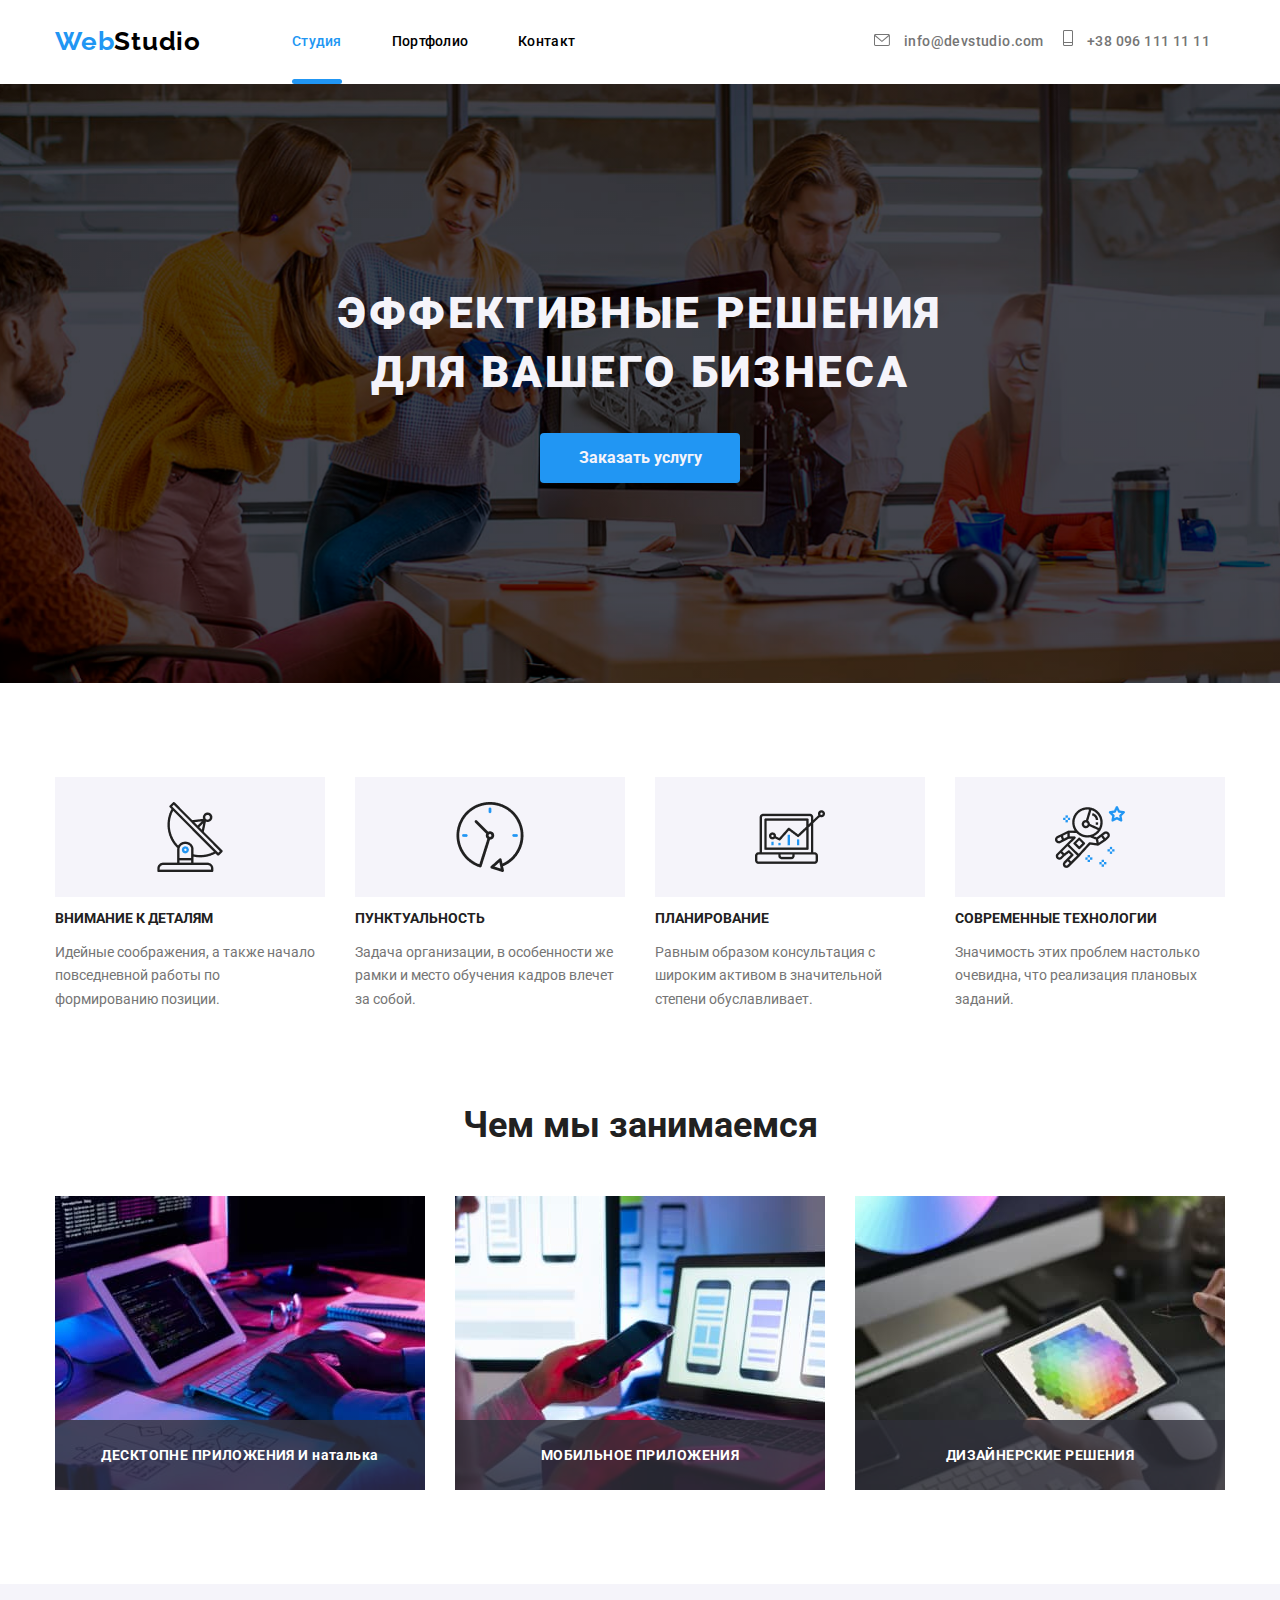
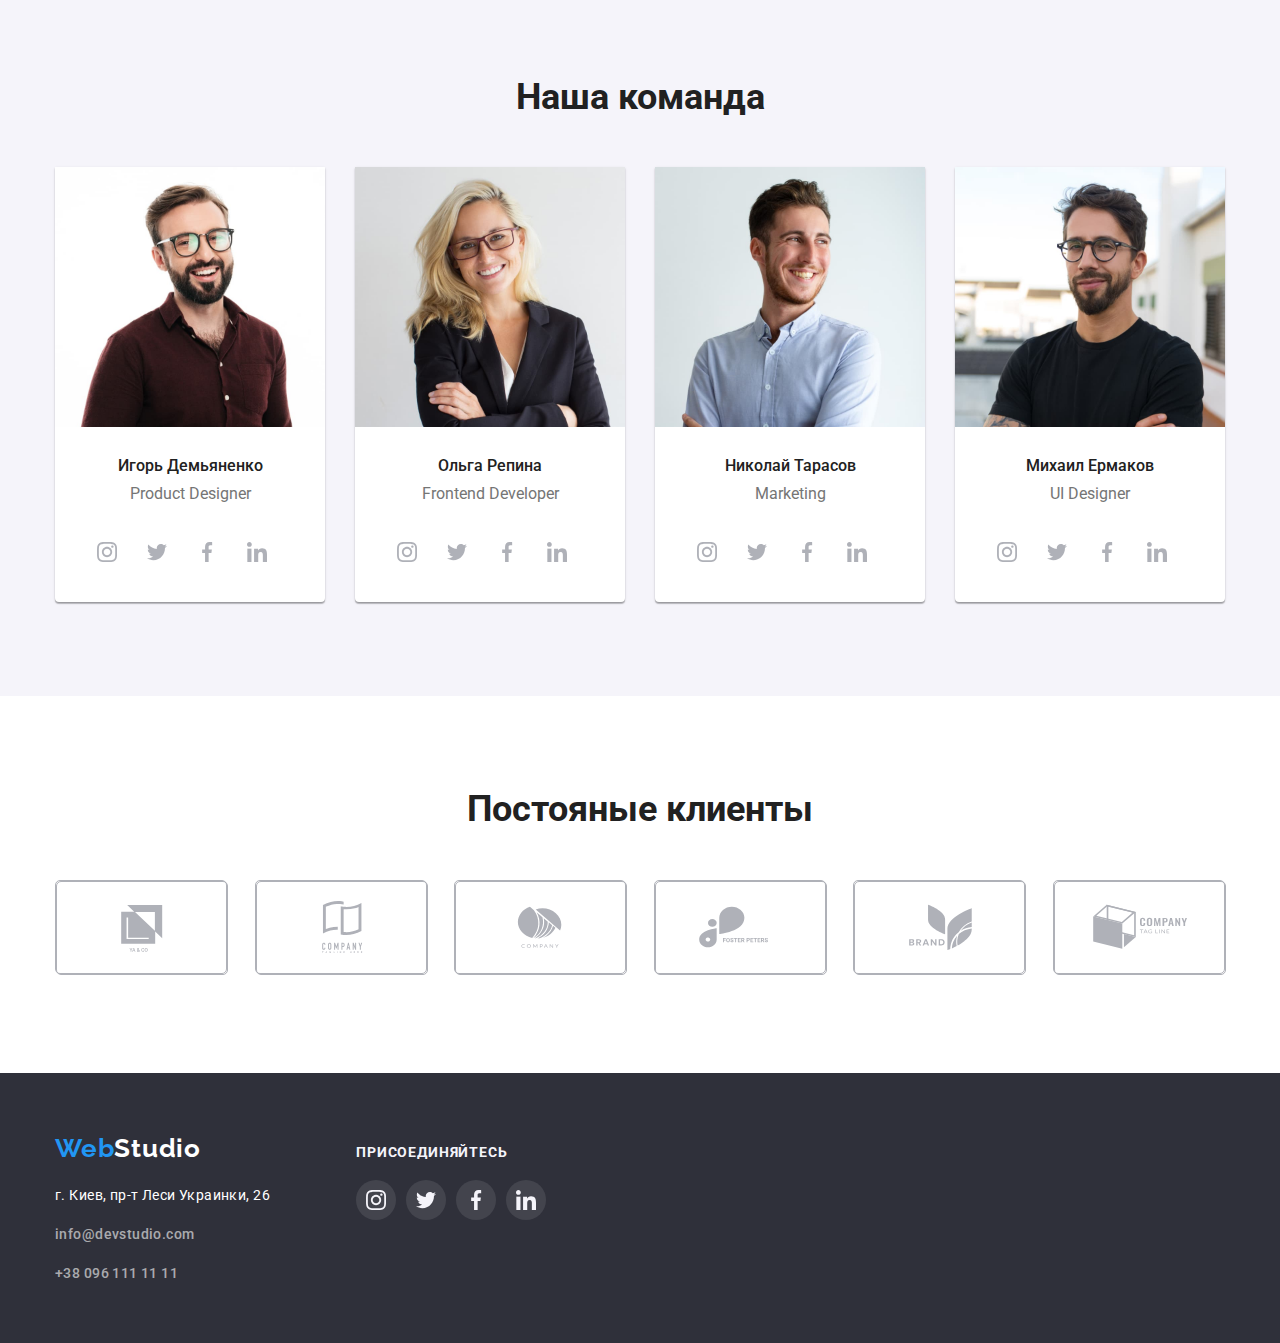
==== commit 67529845: "new 2" ====
--- a/index.html
+++ b/index.html
@@ -111,7 +111,7 @@
                 class="img"
               />
               <div class="name-proff">
-                <p class="name-ga">ДЕСКТОПНЕ ПРИЛОЖЕНИЯ</p>
+                <p class="name-ga">ДЕСКТОПНЕ ПРИЛОЖЕНИЯ И наталька</p>
               </div>
             </li>
             <li class="flex-li-section4">
--- a/css/style.css
+++ b/css/style.css
@@ -616,17 +616,26 @@
   height: 70px;
   background-color: rgba(47, 48, 58, 0.8);
   bottom: 0;
+  justify-content: center;
+  align-items:center;
+  display: flex;
 
 }
 .name-ga{
-  text-align: center;
+ 
+ 
+  
   color: #FFFFFF;
   font-weight: 700;
 font-size: 14px;
 line-height: 16px;
-
+align-items:center;
 letter-spacing: 0.03em;
-padding-top: 27px;
+
+
+
+
+  
 
 }
 .li-flex-footer:hover,
@@ -902,7 +911,6 @@
 
 
  
- 
 }
 .flex-menu:hover .menu-up{
   transform: translateY(0);
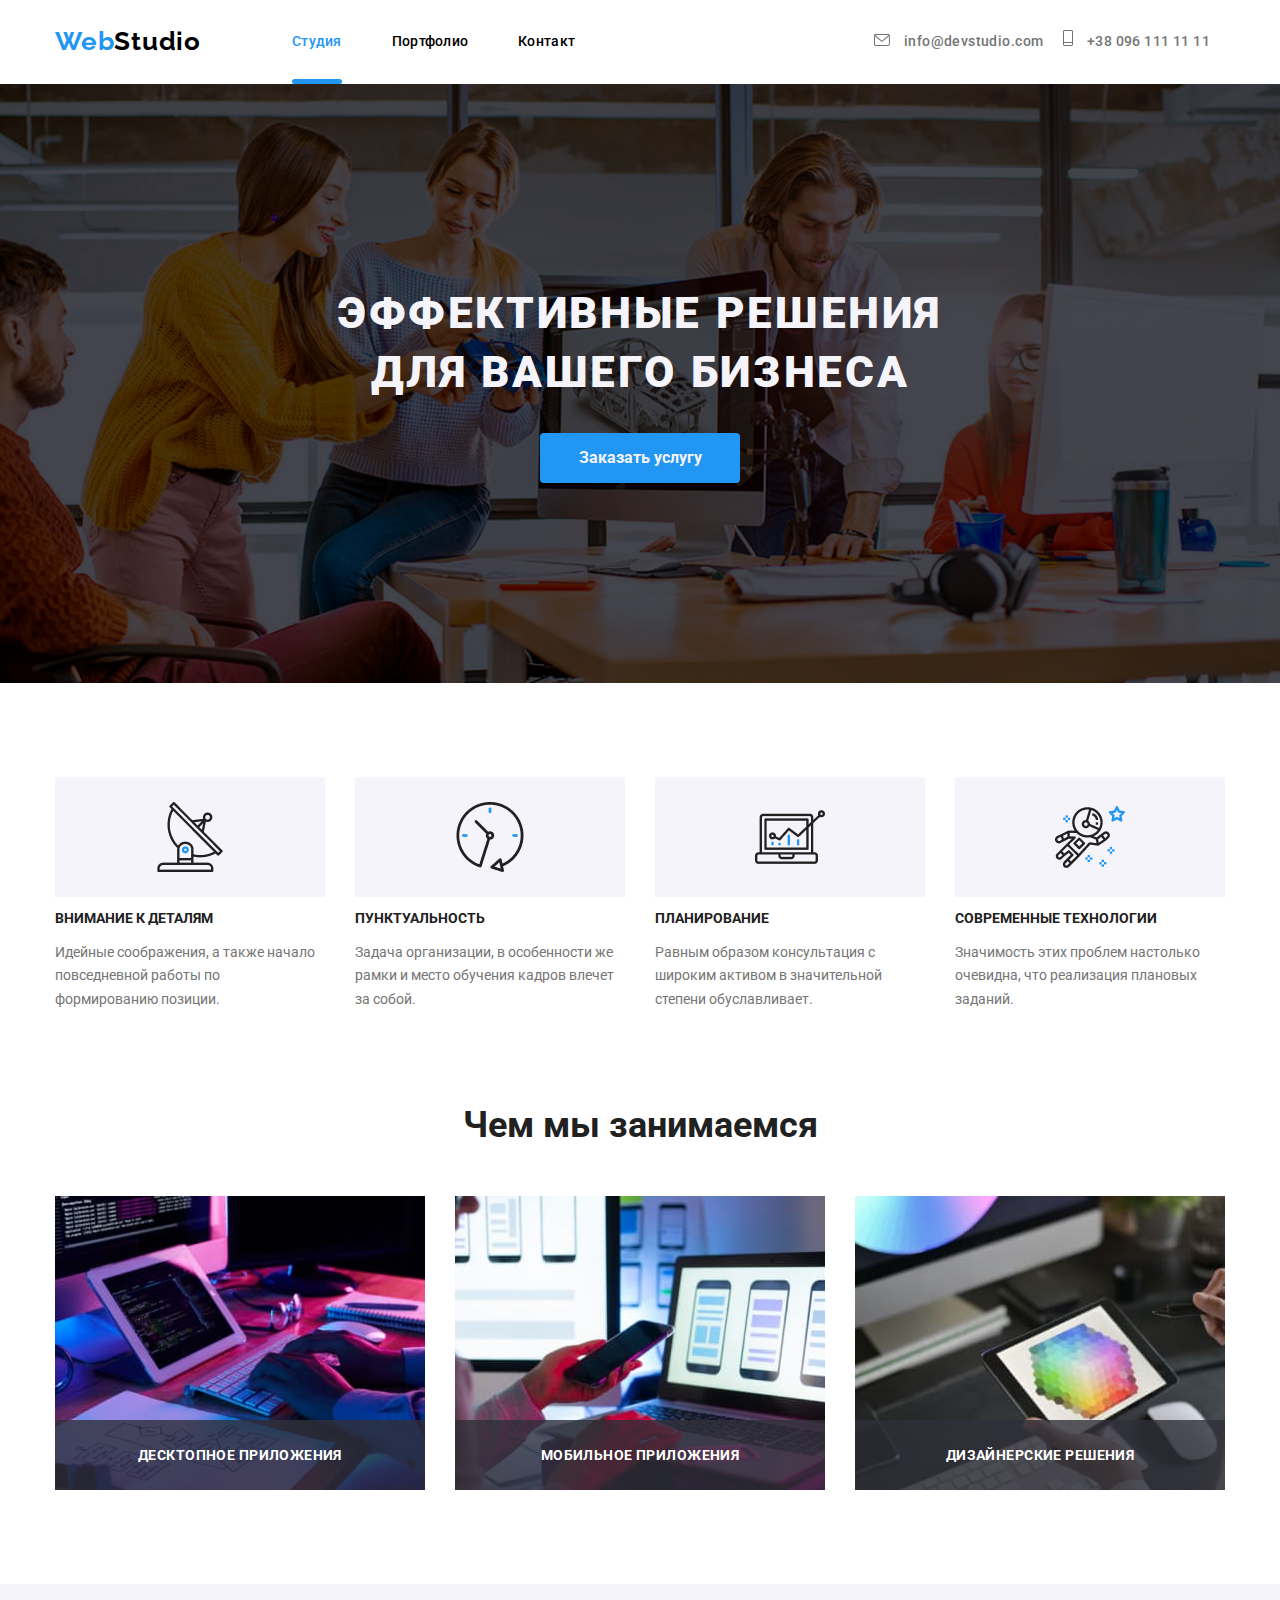
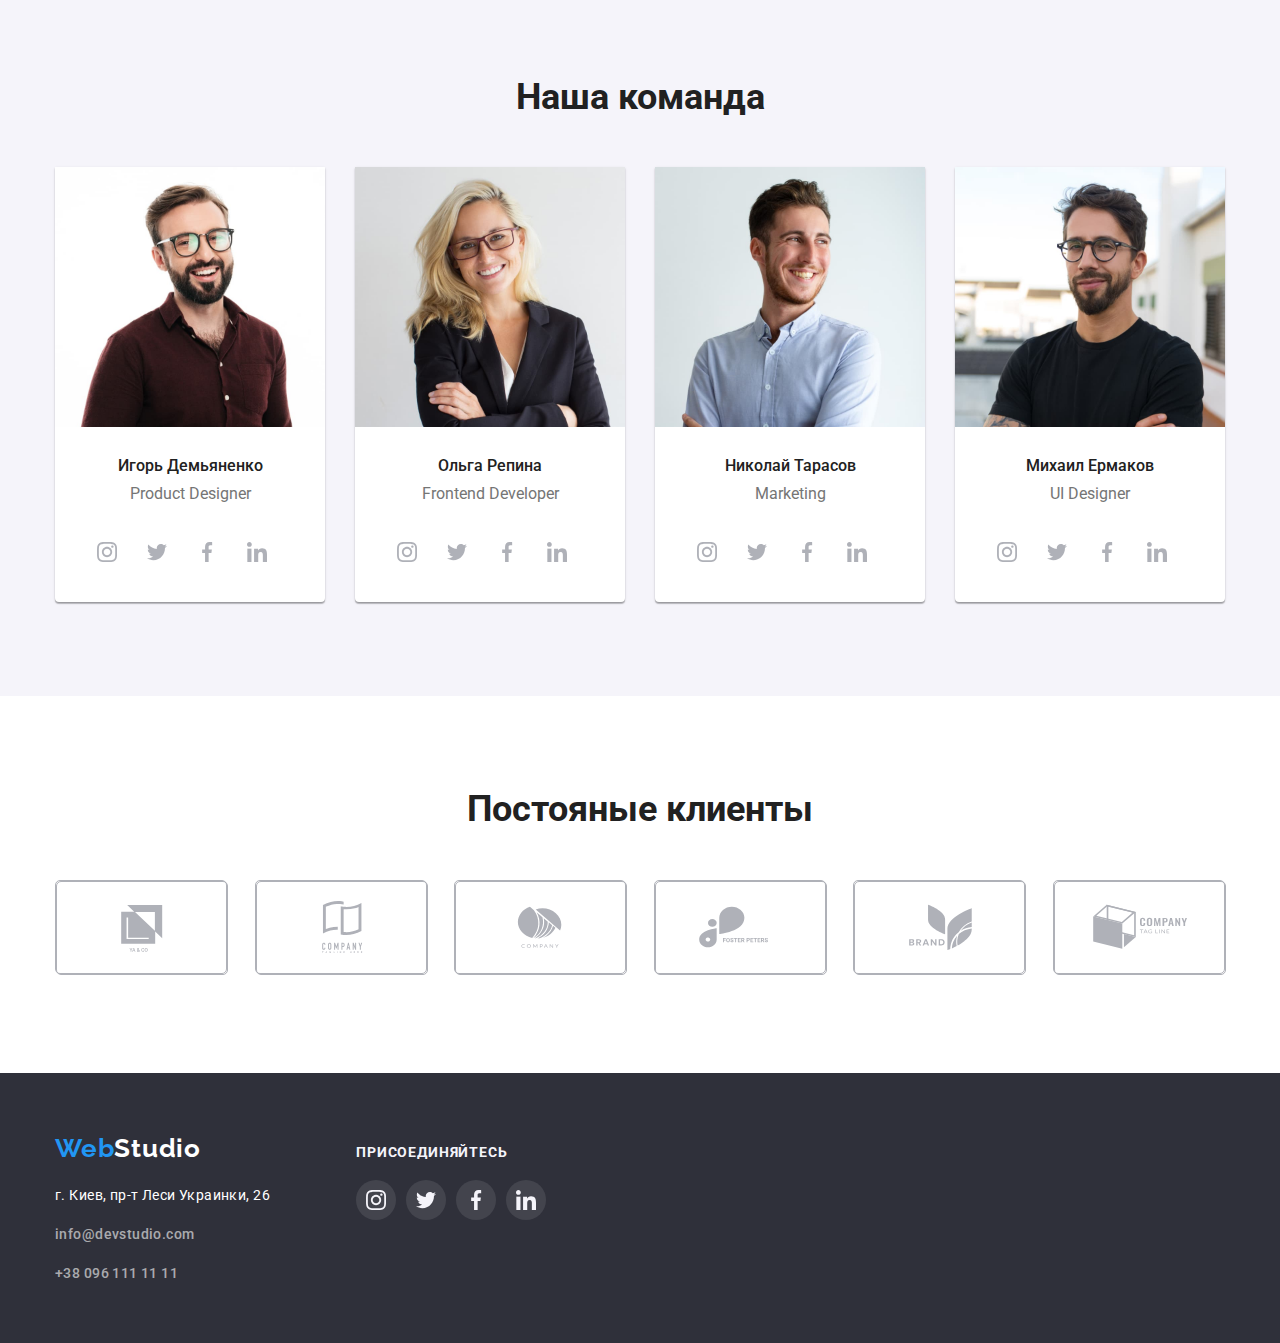
==== commit 5458a058: "new 3" ====
--- a/index.html
+++ b/index.html
@@ -111,7 +111,7 @@
                 class="img"
               />
               <div class="name-proff">
-                <p class="name-ga">ДЕСКТОПНЕ ПРИЛОЖЕНИЯ И наталька</p>
+                <p class="name-ga">ДЕСКТОПНОЕ ПРИЛОЖЕНИЯ</p>
               </div>
             </li>
             <li class="flex-li-section4">
